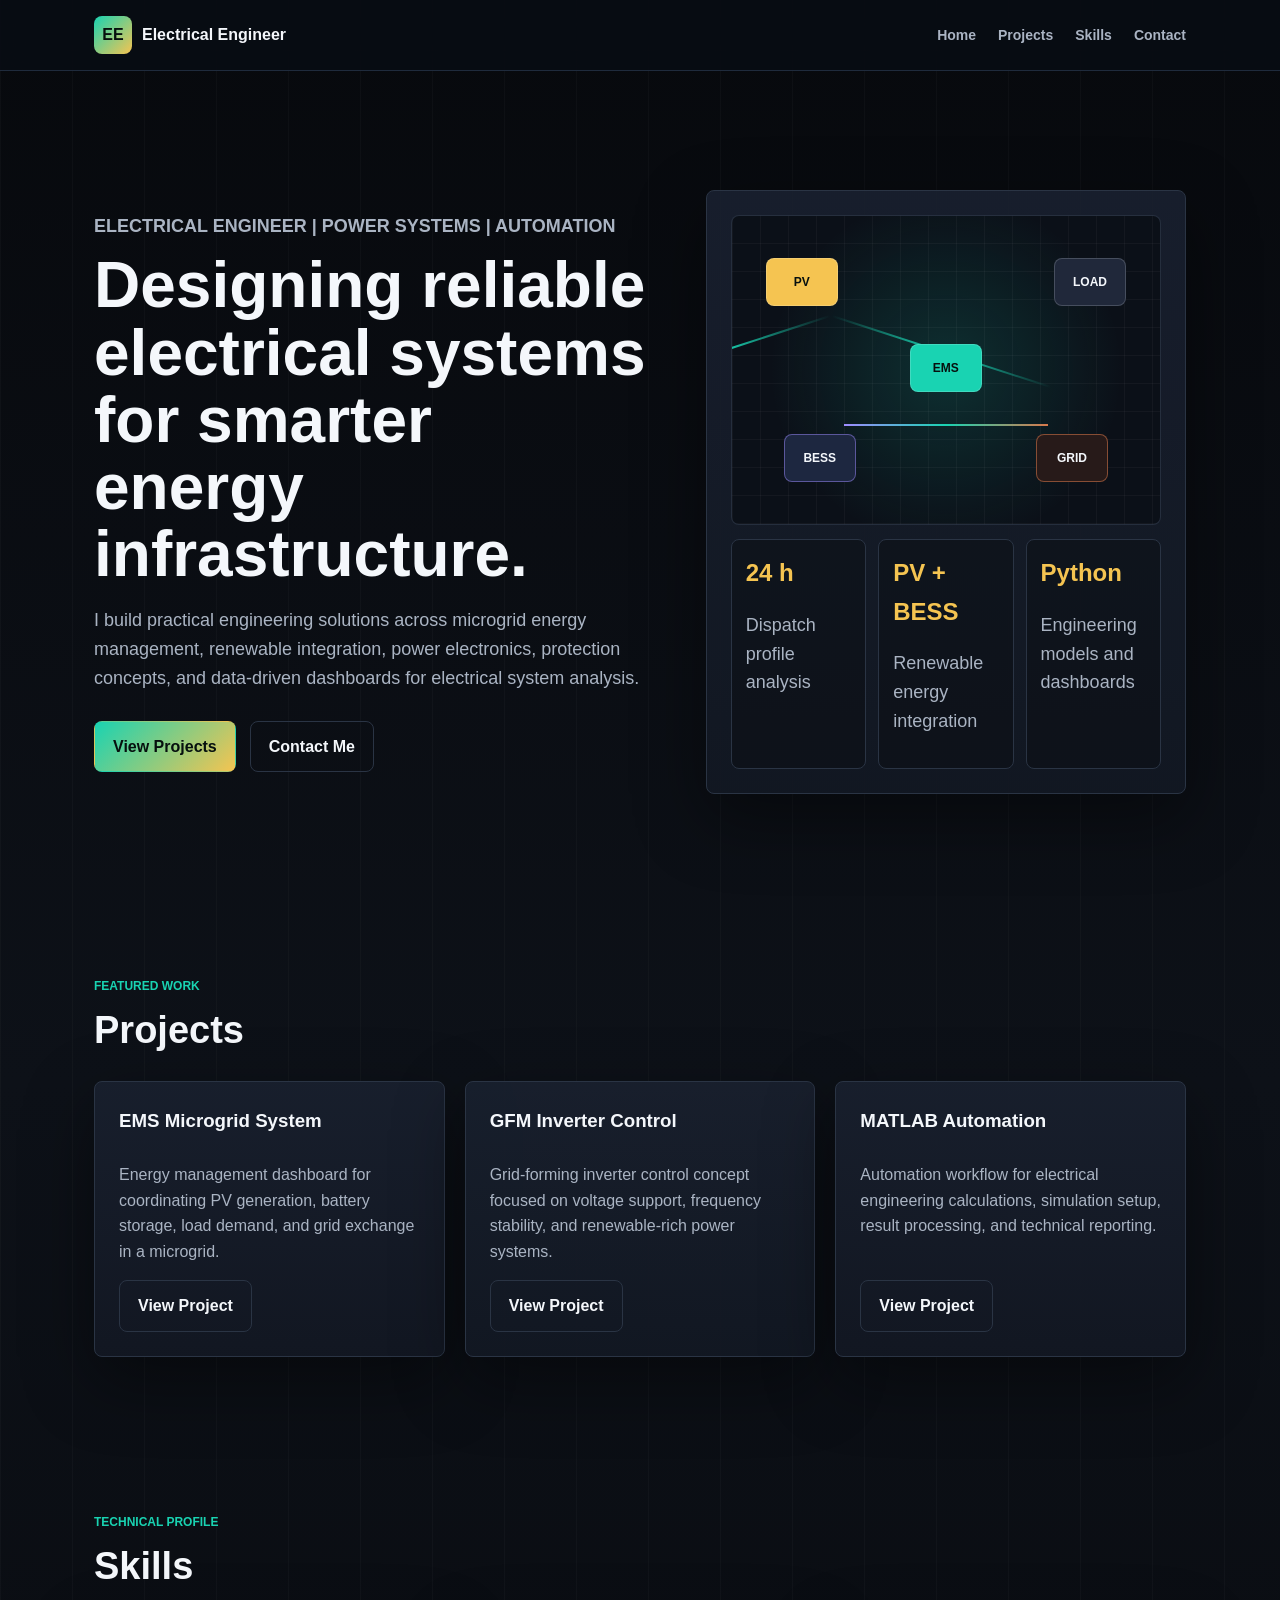
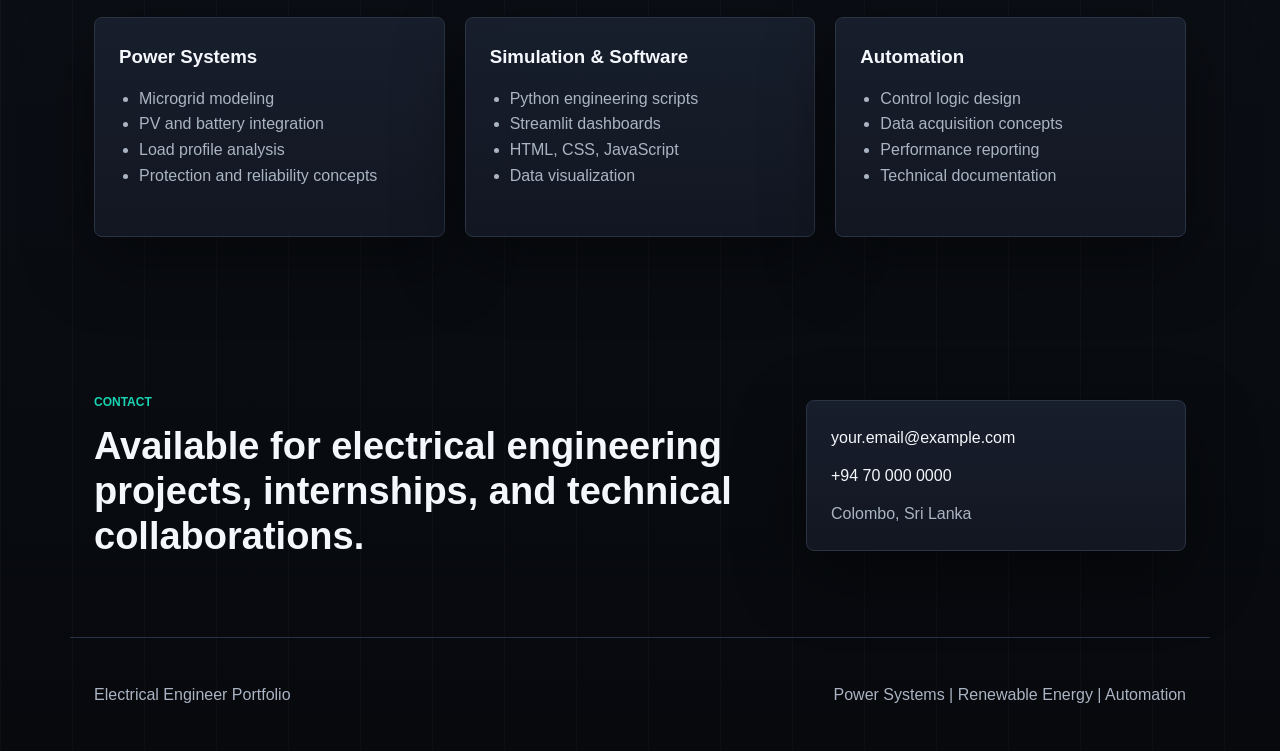
==== index.html @ 3c365343 "Initial portfolio upload" ====
<!DOCTYPE html>
<html lang="en">
<head>
  <meta charset="UTF-8">
  <meta name="viewport" content="width=device-width, initial-scale=1.0">
  <title>Electrical Engineer Portfolio</title>
  <link rel="stylesheet" href="style.css">
</head>
<body>
  <header class="site-header">
    <nav class="nav">
      <a class="brand" href="#home">
        <span class="brand-mark">EE</span>
        <span>Electrical Engineer</span>
      </a>
      <button class="nav-toggle" type="button" aria-label="Open navigation">
        <span></span>
        <span></span>
        <span></span>
      </button>
      <div class="nav-links">
        <a href="#home">Home</a>
        <a href="#projects">Projects</a>
        <a href="#skills">Skills</a>
        <a href="#contact">Contact</a>
      </div>
    </nav>
  </header>

  <main>
    <section class="hero" id="home">
      <div class="hero-content">
        <p class="eyebrow">Electrical Engineer | Power Systems | Automation</p>
        <h1>Designing reliable electrical systems for smarter energy infrastructure.</h1>
        <p>
          I build practical engineering solutions across microgrid energy
          management, renewable integration, power electronics, protection
          concepts, and data-driven dashboards for electrical system analysis.
        </p>
        <div class="hero-actions">
          <a class="button primary" href="#projects">View Projects</a>
          <a class="button secondary" href="#contact">Contact Me</a>
        </div>
      </div>

      <aside class="hero-visual" aria-label="Electrical engineering system overview">
        <div class="scope-grid">
          <span class="node node-source">PV</span>
          <span class="trace trace-a"></span>
          <span class="node node-control">EMS</span>
          <span class="trace trace-b"></span>
          <span class="node node-load">LOAD</span>
          <span class="node node-storage">BESS</span>
          <span class="trace trace-c"></span>
          <span class="node node-grid">GRID</span>
        </div>
        <div class="system-readout">
          <div>
            <span class="metric">24 h</span>
            <p>Dispatch profile analysis</p>
          </div>
          <div>
            <span class="metric">PV + BESS</span>
            <p>Renewable energy integration</p>
          </div>
          <div>
            <span class="metric">Python</span>
            <p>Engineering models and dashboards</p>
          </div>
        </div>
      </aside>
    </section>

    <section class="section" id="projects">
      <div class="section-heading">
        <p class="eyebrow">Featured Work</p>
        <h2>Projects</h2>
      </div>
      <div class="project-preview">
        <article class="card">
          <h3>EMS Microgrid System</h3>
          <p>
            Energy management dashboard for coordinating PV generation, battery
            storage, load demand, and grid exchange in a microgrid.
          </p>
          <a class="button secondary" href="microgrid-ems.html">View Project</a>
        </article>
        <article class="card">
          <h3>GFM Inverter Control</h3>
          <p>
            Grid-forming inverter control concept focused on voltage support,
            frequency stability, and renewable-rich power systems.
          </p>
          <a class="button secondary" href="gfm.html">View Project</a>
        </article>
        <article class="card">
          <h3>MATLAB Automation</h3>
          <p>
            Automation workflow for electrical engineering calculations,
            simulation setup, result processing, and technical reporting.
          </p>
          <a class="button secondary" href="matlab.html">View Project</a>
        </article>
      </div>
    </section>

    <section class="section" id="skills">
      <div class="section-heading">
        <p class="eyebrow">Technical Profile</p>
        <h2>Skills</h2>
      </div>
      <div class="skills-grid">
        <div class="skill-group">
          <h3>Power Systems</h3>
          <ul>
            <li>Microgrid modeling</li>
            <li>PV and battery integration</li>
            <li>Load profile analysis</li>
            <li>Protection and reliability concepts</li>
          </ul>
        </div>
        <div class="skill-group">
          <h3>Simulation & Software</h3>
          <ul>
            <li>Python engineering scripts</li>
            <li>Streamlit dashboards</li>
            <li>HTML, CSS, JavaScript</li>
            <li>Data visualization</li>
          </ul>
        </div>
        <div class="skill-group">
          <h3>Automation</h3>
          <ul>
            <li>Control logic design</li>
            <li>Data acquisition concepts</li>
            <li>Performance reporting</li>
            <li>Technical documentation</li>
          </ul>
        </div>
      </div>
    </section>

    <section class="section contact-section" id="contact">
      <div>
        <p class="eyebrow">Contact</p>
        <h2>Available for electrical engineering projects, internships, and technical collaborations.</h2>
      </div>
      <div class="contact-card">
        <a href="mailto:your.email@example.com">your.email@example.com</a>
        <a href="tel:+94700000000">+94 70 000 0000</a>
        <span>Colombo, Sri Lanka</span>
      </div>
    </section>
  </main>

  <footer class="footer">
    <p>Electrical Engineer Portfolio</p>
    <p>Power Systems | Renewable Energy | Automation</p>
  </footer>

  <script src="script.js"></script>
</body>
</html>
---- style.css ----
:root {
  --bg: #07090d;
  --bg-soft: #0d1118;
  --panel: #121722;
  --panel-strong: #181f2d;
  --text: #f4f7fb;
  --muted: #aab4c3;
  --line: #2a3444;
  --accent: #19d3b2;
  --accent-strong: #10b99b;
  --amber: #f5c451;
  --copper: #d8794c;
  --violet: #9f8cff;
  --shadow: 0 24px 70px rgba(0, 0, 0, 0.42);
}

* {
  box-sizing: border-box;
}

html {
  scroll-behavior: smooth;
}

body {
  margin: 0;
  font-family: Inter, "Segoe UI", Arial, Helvetica, sans-serif;
  color: var(--text);
  background:
    linear-gradient(90deg, rgba(255, 255, 255, 0.025) 1px, transparent 1px),
    linear-gradient(180deg, #07090d 0%, #0d1118 46%, #07090d 100%);
  background-size: 72px 72px, auto;
  line-height: 1.6;
}

a {
  color: inherit;
}

.site-header {
  position: sticky;
  top: 0;
  z-index: 10;
  background: rgba(8, 13, 20, 0.88);
  border-bottom: 1px solid rgba(38, 52, 73, 0.8);
  backdrop-filter: blur(18px);
}

.nav {
  max-width: 1140px;
  margin: 0 auto;
  padding: 16px 24px;
  display: flex;
  align-items: center;
  justify-content: space-between;
  gap: 24px;
}

.brand {
  display: inline-flex;
  align-items: center;
  gap: 10px;
  font-weight: 800;
  text-decoration: none;
  letter-spacing: 0;
}

.brand-mark {
  display: grid;
  place-items: center;
  width: 38px;
  height: 38px;
  border-radius: 8px;
  color: #07100e;
  background: linear-gradient(135deg, var(--accent), var(--amber));
}

.nav-links {
  display: flex;
  align-items: center;
  gap: 22px;
}

.nav-links a {
  color: var(--muted);
  text-decoration: none;
  font-weight: 700;
  font-size: 14px;
}

.nav-links a:hover,
.nav-links a.active {
  color: var(--accent);
}

.nav-toggle {
  display: none;
  width: 42px;
  height: 42px;
  padding: 9px;
  border: 1px solid var(--line);
  border-radius: 8px;
  background: var(--panel);
  cursor: pointer;
}

.nav-toggle span {
  display: block;
  height: 2px;
  margin: 5px 0;
  background: var(--text);
}

.hero,
.page-hero,
.section,
.footer {
  max-width: 1140px;
  margin: 0 auto;
  padding-left: 24px;
  padding-right: 24px;
}

.hero {
  min-height: calc(100vh - 72px);
  display: grid;
  grid-template-columns: minmax(0, 1.08fr) minmax(340px, 0.92fr);
  align-items: center;
  gap: 48px;
  padding-top: 72px;
  padding-bottom: 58px;
}

.hero h1,
.page-hero h1 {
  max-width: 820px;
  margin: 0;
  font-size: clamp(42px, 5vw, 68px);
  line-height: 1.05;
  letter-spacing: 0;
}

.hero p,
.page-hero p {
  max-width: 680px;
  color: var(--muted);
  font-size: 18px;
}

.eyebrow,
.tag {
  margin: 0 0 12px;
  color: var(--accent);
  font-size: 12px;
  font-weight: 800;
  letter-spacing: 0;
  text-transform: uppercase;
}

.hero-actions {
  display: flex;
  flex-wrap: wrap;
  gap: 14px;
  margin-top: 28px;
}

.button {
  display: inline-flex;
  align-items: center;
  justify-content: center;
  min-height: 46px;
  padding: 12px 18px;
  border: 1px solid transparent;
  border-radius: 8px;
  font-weight: 800;
  text-decoration: none;
  cursor: pointer;
}

.button.primary {
  color: #06100e;
  background: linear-gradient(135deg, var(--accent), var(--amber));
}

.button.primary:hover {
  filter: brightness(1.06);
}

.button.secondary {
  color: var(--text);
  background: transparent;
  border-color: var(--line);
}

.hero-visual,
.status-panel,
.card,
.skill-group,
.contact-card,
.project-card {
  background: linear-gradient(180deg, rgba(24, 31, 45, 0.96), rgba(18, 23, 34, 0.96));
  border: 1px solid var(--line);
  border-radius: 8px;
  box-shadow: var(--shadow);
}

.hero-visual {
  padding: 24px;
}

.scope-grid {
  position: relative;
  min-height: 310px;
  border: 1px solid rgba(42, 52, 68, 0.84);
  border-radius: 8px;
  background:
    linear-gradient(90deg, rgba(255, 255, 255, 0.035) 1px, transparent 1px),
    linear-gradient(0deg, rgba(255, 255, 255, 0.035) 1px, transparent 1px),
    radial-gradient(circle at 50% 50%, rgba(25, 211, 178, 0.16), transparent 11rem),
    #0b1018;
  background-size: 28px 28px, 28px 28px, auto, auto;
  overflow: hidden;
}

.node {
  position: absolute;
  z-index: 2;
  display: grid;
  place-items: center;
  min-width: 72px;
  height: 48px;
  padding: 0 12px;
  border: 1px solid rgba(244, 247, 251, 0.18);
  border-radius: 8px;
  color: var(--text);
  background: #111722;
  font-size: 12px;
  font-weight: 900;
}

.node-source {
  top: 42px;
  left: 34px;
  color: #07100e;
  background: var(--amber);
}

.node-control {
  top: 128px;
  left: 50%;
  transform: translateX(-50%);
  color: #07100e;
  background: var(--accent);
}

.node-load {
  top: 42px;
  right: 34px;
  background: #20283a;
}

.node-storage {
  bottom: 42px;
  left: 52px;
  background: #1d2740;
  border-color: rgba(159, 140, 255, 0.48);
}

.node-grid {
  right: 52px;
  bottom: 42px;
  background: #271a19;
  border-color: rgba(216, 121, 76, 0.54);
}

.trace {
  position: absolute;
  z-index: 1;
  display: block;
  height: 2px;
  background: linear-gradient(90deg, transparent, var(--accent), transparent);
  transform-origin: left center;
}

.trace-a {
  top: 99px;
  left: 100px;
  width: 230px;
  transform: rotate(18deg);
}

.trace-b {
  top: 99px;
  right: 100px;
  width: 230px;
  transform: rotate(162deg);
}

.trace-c {
  left: 112px;
  right: 112px;
  bottom: 98px;
  background: linear-gradient(90deg, var(--violet), var(--accent), var(--copper));
}

.system-readout {
  display: grid;
  grid-template-columns: repeat(3, minmax(0, 1fr));
  gap: 12px;
  margin-top: 14px;
}

.system-readout div {
  padding: 14px;
  border: 1px solid var(--line);
  border-radius: 8px;
  background: rgba(7, 9, 13, 0.36);
}

.status-panel {
  padding: 26px;
  display: grid;
  gap: 18px;
}

.status-panel div {
  padding-bottom: 18px;
  border-bottom: 1px solid var(--line);
}

.status-panel div:last-child {
  padding-bottom: 0;
  border-bottom: 0;
}

.metric {
  display: block;
  margin-bottom: 6px;
  color: var(--amber);
  font-size: 24px;
  font-weight: 900;
}

.status-panel p {
  margin: 0;
  color: var(--muted);
}

.section {
  padding-top: 78px;
  padding-bottom: 78px;
}

.section-heading {
  margin-bottom: 28px;
}

.section-heading h2,
.contact-section h2 {
  margin: 0;
  font-size: clamp(28px, 3vw, 38px);
  line-height: 1.18;
}

.project-preview,
.skills-grid,
.projects-grid {
  display: grid;
  gap: 20px;
}

.project-preview {
  grid-template-columns: repeat(3, minmax(0, 1fr));
}

.skills-grid {
  grid-template-columns: repeat(3, minmax(0, 1fr));
}

.projects-grid {
  grid-template-columns: repeat(3, minmax(0, 1fr));
}

.card,
.skill-group,
.project-card {
  padding: 24px;
}

.card,
.skill-group {
  min-height: 220px;
}

.card {
  display: flex;
  flex-direction: column;
}

.card .button {
  align-self: flex-start;
  margin-top: auto;
}

.card h3,
.skill-group h3,
.project-card h2 {
  margin: 0 0 10px;
}

.card p,
.skill-group li,
.project-card p,
.project-list li,
.contact-card span,
.footer {
  color: var(--muted);
}

.text-link {
  display: inline-block;
  margin-top: 12px;
  color: var(--accent);
  font-weight: 800;
  text-decoration: none;
}

.skill-group ul,
.project-list {
  margin: 14px 0 0;
  padding-left: 20px;
}

.project-card {
  display: flex;
  flex-direction: column;
  min-height: 520px;
}

.project-list li + li {
  margin-top: 8px;
}

.project-card .button {
  width: 100%;
  margin-top: auto;
}

.project-detail {
  border-top: 1px solid rgba(42, 52, 68, 0.72);
}

.detail-layout {
  display: grid;
  grid-template-columns: minmax(0, 1.15fr) minmax(320px, 0.85fr);
  gap: 24px;
  align-items: start;
}

.detail-content {
  display: grid;
  grid-template-columns: repeat(2, minmax(0, 1fr));
  gap: 18px;
}

.detail-block,
.graph-panel {
  background: linear-gradient(180deg, rgba(24, 31, 45, 0.92), rgba(18, 23, 34, 0.92));
  border: 1px solid var(--line);
  border-radius: 8px;
  box-shadow: var(--shadow);
}

.detail-block {
  padding: 22px;
}

.detail-block h3 {
  margin: 0 0 10px;
}

.detail-block p,
.tool-list li,
.graph-placeholder p {
  color: var(--muted);
}

.tool-list {
  margin: 14px 0 0;
  padding-left: 20px;
}

.tool-list li + li {
  margin-top: 8px;
}

.graph-panel {
  display: grid;
  gap: 16px;
  padding: 18px;
}

.graph-placeholder {
  min-height: 210px;
  display: grid;
  place-items: center;
  align-content: center;
  gap: 8px;
  padding: 20px;
  border: 1px dashed rgba(170, 180, 195, 0.4);
  border-radius: 8px;
  background:
    linear-gradient(90deg, rgba(255, 255, 255, 0.04) 1px, transparent 1px),
    linear-gradient(0deg, rgba(255, 255, 255, 0.04) 1px, transparent 1px),
    rgba(7, 9, 13, 0.36);
  background-size: 24px 24px;
  text-align: center;
}

.graph-placeholder span {
  color: var(--accent);
  font-weight: 900;
}

.graph-placeholder p {
  margin: 0;
}

.page-hero {
  padding-top: 88px;
  padding-bottom: 34px;
}

.project-page-hero {
  padding-bottom: 58px;
}

.back-home-section {
  padding-top: 0;
}

.contact-section {
  display: grid;
  grid-template-columns: minmax(0, 1fr) 380px;
  gap: 28px;
  align-items: center;
}

.contact-card {
  display: grid;
  gap: 12px;
  padding: 24px;
}

.contact-card a {
  color: var(--text);
  text-decoration: none;
}

.contact-card a:hover {
  color: var(--accent);
}

.footer {
  display: flex;
  justify-content: space-between;
  gap: 20px;
  padding-top: 28px;
  padding-bottom: 28px;
  border-top: 1px solid var(--line);
}

@media (max-width: 900px) {
  .hero,
  .contact-section,
  .project-preview,
  .detail-layout,
  .skills-grid,
  .projects-grid {
    grid-template-columns: 1fr;
  }

  .hero {
    min-height: auto;
  }

  .system-readout {
    grid-template-columns: 1fr;
  }

  .detail-content {
    grid-template-columns: 1fr;
  }
}

@media (max-width: 720px) {
  .nav {
    align-items: flex-start;
  }

  .nav-toggle {
    display: block;
  }

  .nav-links {
    position: absolute;
    top: 72px;
    left: 24px;
    right: 24px;
    display: none;
    flex-direction: column;
    align-items: flex-start;
    padding: 18px;
    background: var(--panel);
    border: 1px solid var(--line);
    border-radius: 8px;
  }

  .nav-links.open {
    display: flex;
  }

  .hero,
  .page-hero,
  .section {
    padding-top: 48px;
    padding-bottom: 48px;
  }

  .scope-grid {
    min-height: 260px;
  }

  .node {
    min-width: 64px;
    height: 42px;
    font-size: 11px;
  }

  .trace-a,
  .trace-b {
    width: 150px;
  }

  .footer {
    flex-direction: column;
  }
}
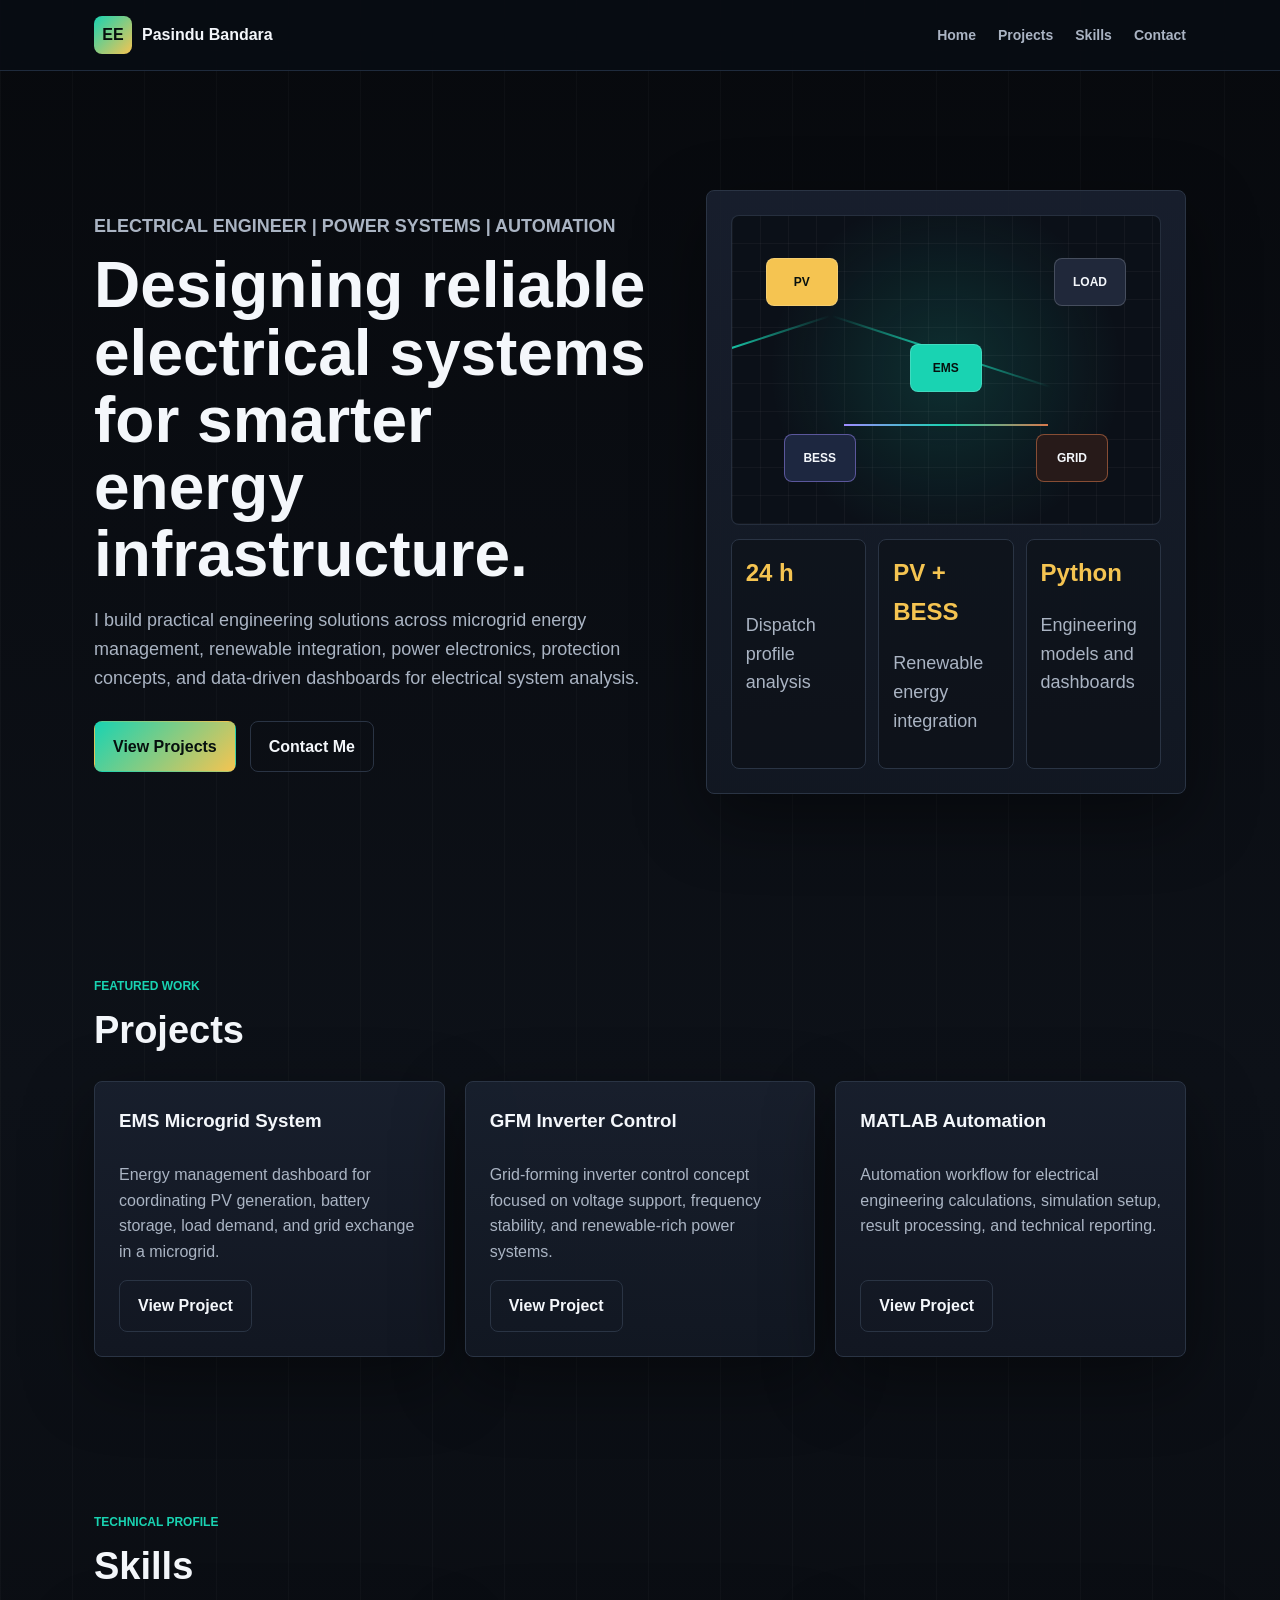
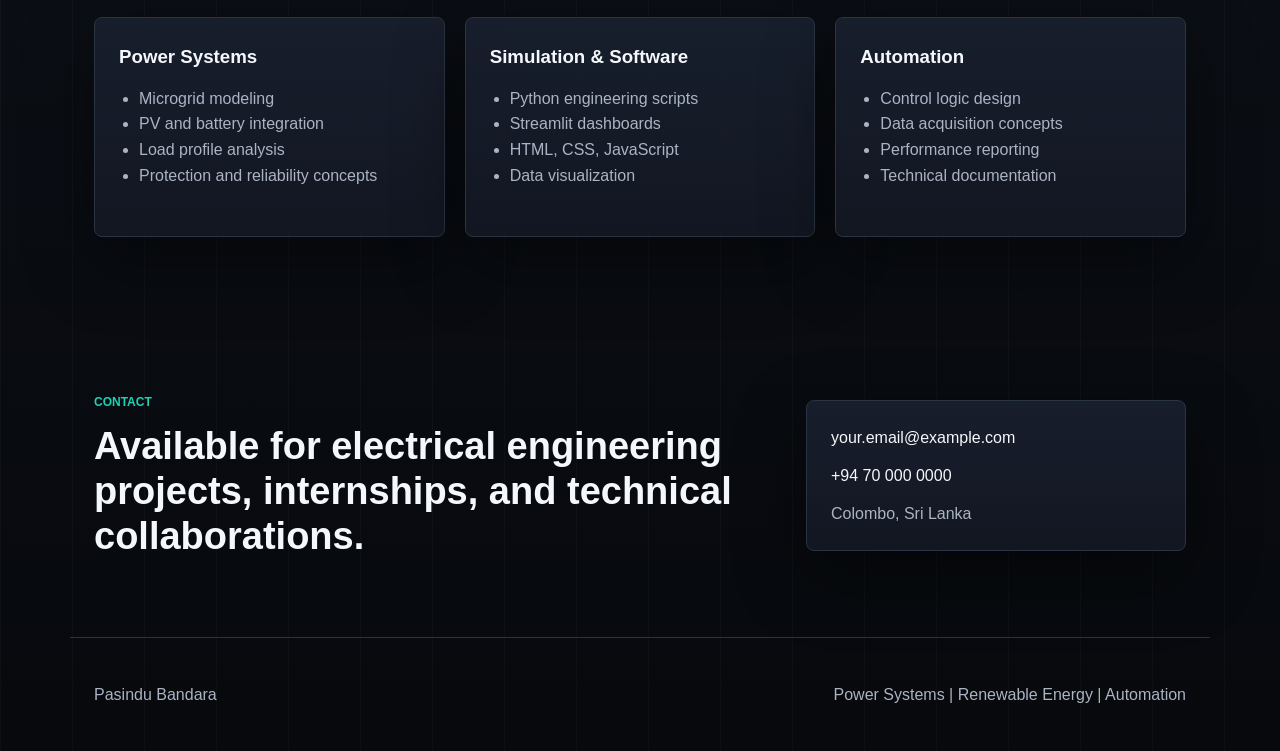
==== commit 31b95f5f: "Added full GFM simulation results" ====
--- a/index.html
+++ b/index.html
@@ -3,7 +3,7 @@
 <head>
   <meta charset="UTF-8">
   <meta name="viewport" content="width=device-width, initial-scale=1.0">
-  <title>Electrical Engineer Portfolio</title>
+  <title>Pasindu Bandara | Electrical Engineer Portfolio</title>
   <link rel="stylesheet" href="style.css">
 </head>
 <body>
@@ -11,7 +11,7 @@
     <nav class="nav">
       <a class="brand" href="#home">
         <span class="brand-mark">EE</span>
-        <span>Electrical Engineer</span>
+        <span>Pasindu Bandara</span>
       </a>
       <button class="nav-toggle" type="button" aria-label="Open navigation">
         <span></span>
@@ -154,7 +154,7 @@
   </main>
 
   <footer class="footer">
-    <p>Electrical Engineer Portfolio</p>
+    <p>Pasindu Bandara</p>
     <p>Power Systems | Renewable Energy | Automation</p>
   </footer>
 
--- a/style.css
+++ b/style.css
@@ -526,6 +526,51 @@
   margin: 0;
 }
 
+.project-detail-grid {
+  grid-template-columns: repeat(2, minmax(0, 1fr));
+}
+
+.simulation-results {
+  border-top: 1px solid rgba(42, 52, 68, 0.72);
+}
+
+.plots-grid {
+  display: grid;
+  grid-template-columns: repeat(2, minmax(0, 1fr));
+  gap: 22px;
+}
+
+.plot-container {
+  margin-top: 20px;
+  padding: 22px;
+  background: linear-gradient(180deg, rgba(24, 31, 45, 0.92), rgba(18, 23, 34, 0.92));
+  border: 1px solid var(--line);
+  border-radius: 8px;
+  box-shadow: var(--shadow);
+}
+
+.plot-container h3 {
+  margin: 0 0 14px;
+}
+
+.plot-img {
+  display: block;
+  width: 100%;
+  max-width: 700px;
+  margin: 10px auto 10px auto;
+  object-fit: contain;
+  border: 1px solid rgba(170, 180, 195, 0.22);
+  border-radius: 8px;
+  background: rgba(7, 9, 13, 0.44);
+}
+
+.caption {
+  text-align: center;
+  font-size: 0.9rem;
+  color: #aaa;
+  margin: 0 0 30px;
+}
+
 .page-hero {
   padding-top: 88px;
   padding-bottom: 34px;
@@ -575,6 +620,7 @@
   .contact-section,
   .project-preview,
   .detail-layout,
+  .plots-grid,
   .skills-grid,
   .projects-grid {
     grid-template-columns: 1fr;
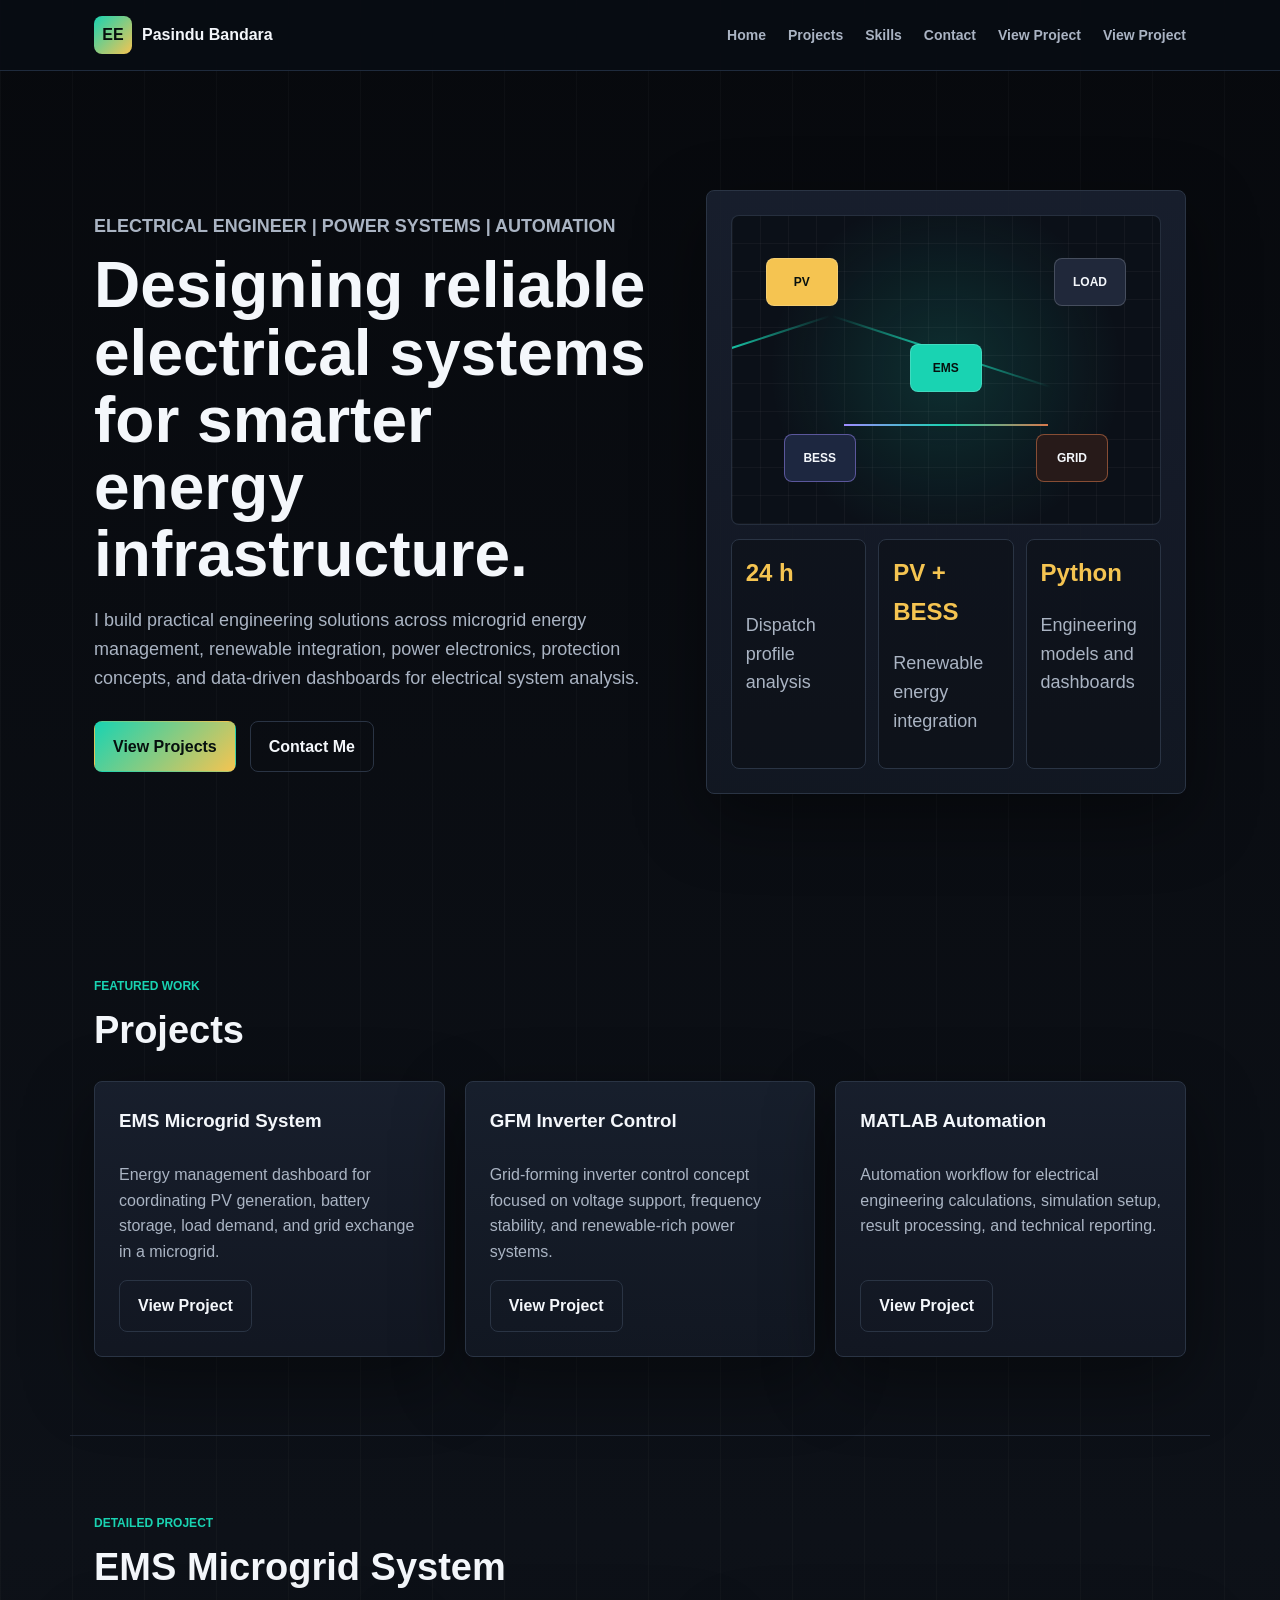
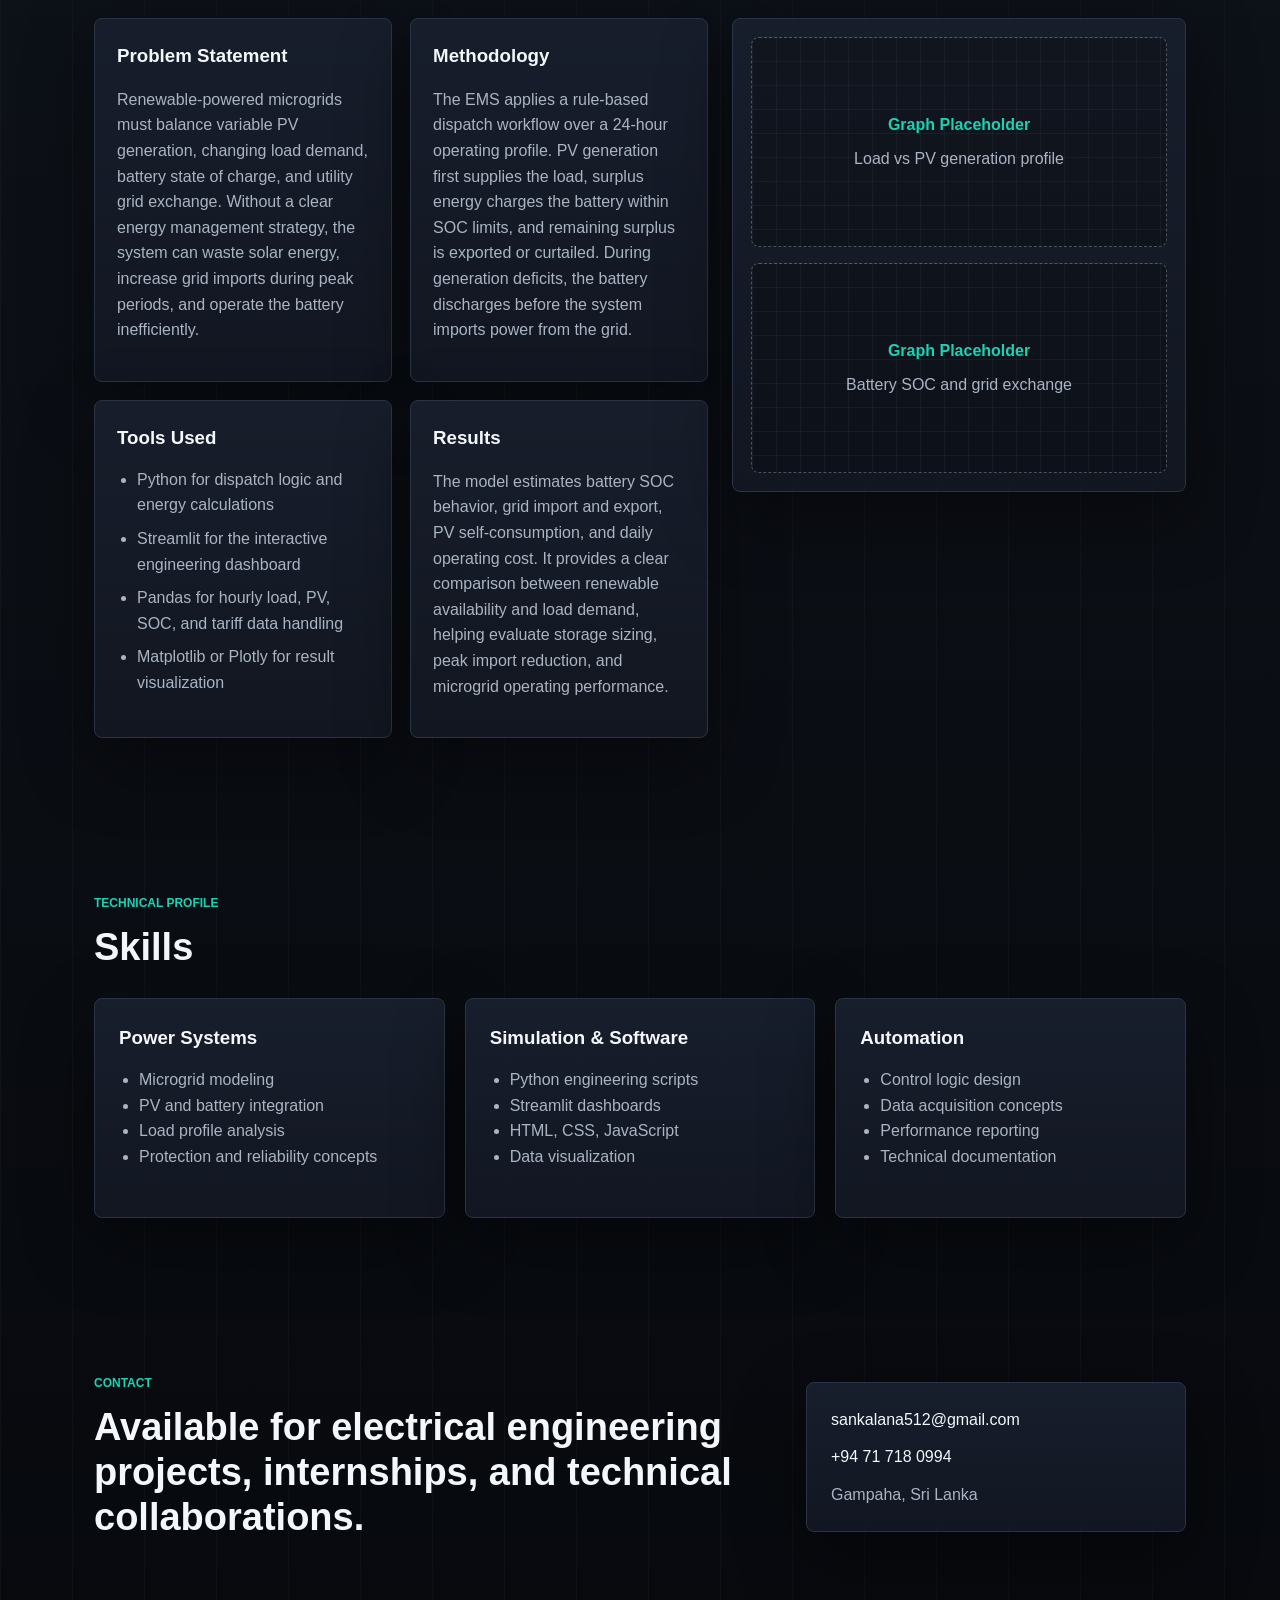
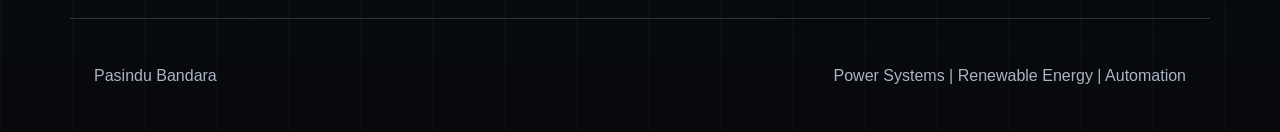
==== commit 843a6f06: "Updated contact section" ====
--- a/index.html
+++ b/index.html
@@ -23,6 +23,8 @@
         <a href="#projects">Projects</a>
         <a href="#skills">Skills</a>
         <a href="#contact">Contact</a>
+        <a href="ems.html">View Project</a>
+        <a href="gfm.html" class="btn">View Project</a>
       </div>
     </nav>
   </header>
@@ -83,7 +85,7 @@
             Energy management dashboard for coordinating PV generation, battery
             storage, load demand, and grid exchange in a microgrid.
           </p>
-          <a class="button secondary" href="microgrid-ems.html">View Project</a>
+          <a class="button secondary" href="projects.html">View Project</a>
         </article>
         <article class="card">
           <h3>GFM Inverter Control</h3>
@@ -91,7 +93,7 @@
             Grid-forming inverter control concept focused on voltage support,
             frequency stability, and renewable-rich power systems.
           </p>
-          <a class="button secondary" href="gfm.html">View Project</a>
+          <a class="button secondary" href="projects.html">View Project</a>
         </article>
         <article class="card">
           <h3>MATLAB Automation</h3>
@@ -99,8 +101,73 @@
             Automation workflow for electrical engineering calculations,
             simulation setup, result processing, and technical reporting.
           </p>
-          <a class="button secondary" href="matlab.html">View Project</a>
+          <a class="button secondary" href="projects.html">View Project</a>
         </article>
+      </div>
+    </section>
+
+    <section class="section project-detail" id="ems-microgrid">
+      <div class="section-heading">
+        <p class="eyebrow">Detailed Project</p>
+        <h2>EMS Microgrid System</h2>
+      </div>
+
+      <div class="detail-layout">
+        <div class="detail-content">
+          <article class="detail-block">
+            <h3>Problem Statement</h3>
+            <p>
+              Renewable-powered microgrids must balance variable PV generation,
+              changing load demand, battery state of charge, and utility grid
+              exchange. Without a clear energy management strategy, the system
+              can waste solar energy, increase grid imports during peak periods,
+              and operate the battery inefficiently.
+            </p>
+          </article>
+
+          <article class="detail-block">
+            <h3>Methodology</h3>
+            <p>
+              The EMS applies a rule-based dispatch workflow over a 24-hour
+              operating profile. PV generation first supplies the load, surplus
+              energy charges the battery within SOC limits, and remaining
+              surplus is exported or curtailed. During generation deficits, the
+              battery discharges before the system imports power from the grid.
+            </p>
+          </article>
+
+          <article class="detail-block">
+            <h3>Tools Used</h3>
+            <ul class="tool-list">
+              <li>Python for dispatch logic and energy calculations</li>
+              <li>Streamlit for the interactive engineering dashboard</li>
+              <li>Pandas for hourly load, PV, SOC, and tariff data handling</li>
+              <li>Matplotlib or Plotly for result visualization</li>
+            </ul>
+          </article>
+
+          <article class="detail-block">
+            <h3>Results</h3>
+            <p>
+              The model estimates battery SOC behavior, grid import and export,
+              PV self-consumption, and daily operating cost. It provides a clear
+              comparison between renewable availability and load demand, helping
+              evaluate storage sizing, peak import reduction, and microgrid
+              operating performance.
+            </p>
+          </article>
+        </div>
+
+        <aside class="graph-panel" aria-label="Graph placeholders">
+          <div class="graph-placeholder">
+            <span>Graph Placeholder</span>
+            <p>Load vs PV generation profile</p>
+          </div>
+          <div class="graph-placeholder">
+            <span>Graph Placeholder</span>
+            <p>Battery SOC and grid exchange</p>
+          </div>
+        </aside>
       </div>
     </section>
 
@@ -146,9 +213,9 @@
         <h2>Available for electrical engineering projects, internships, and technical collaborations.</h2>
       </div>
       <div class="contact-card">
-        <a href="mailto:your.email@example.com">your.email@example.com</a>
-        <a href="tel:+94700000000">+94 70 000 0000</a>
-        <span>Colombo, Sri Lanka</span>
+        <a href="mailto:sankalana512@gmail.com">sankalana512@gmail.com</a>
+        <a href="tel:+94717180994">+94 71 718 0994</a>
+        <span>Gampaha, Sri Lanka</span>
       </div>
     </section>
   </main>
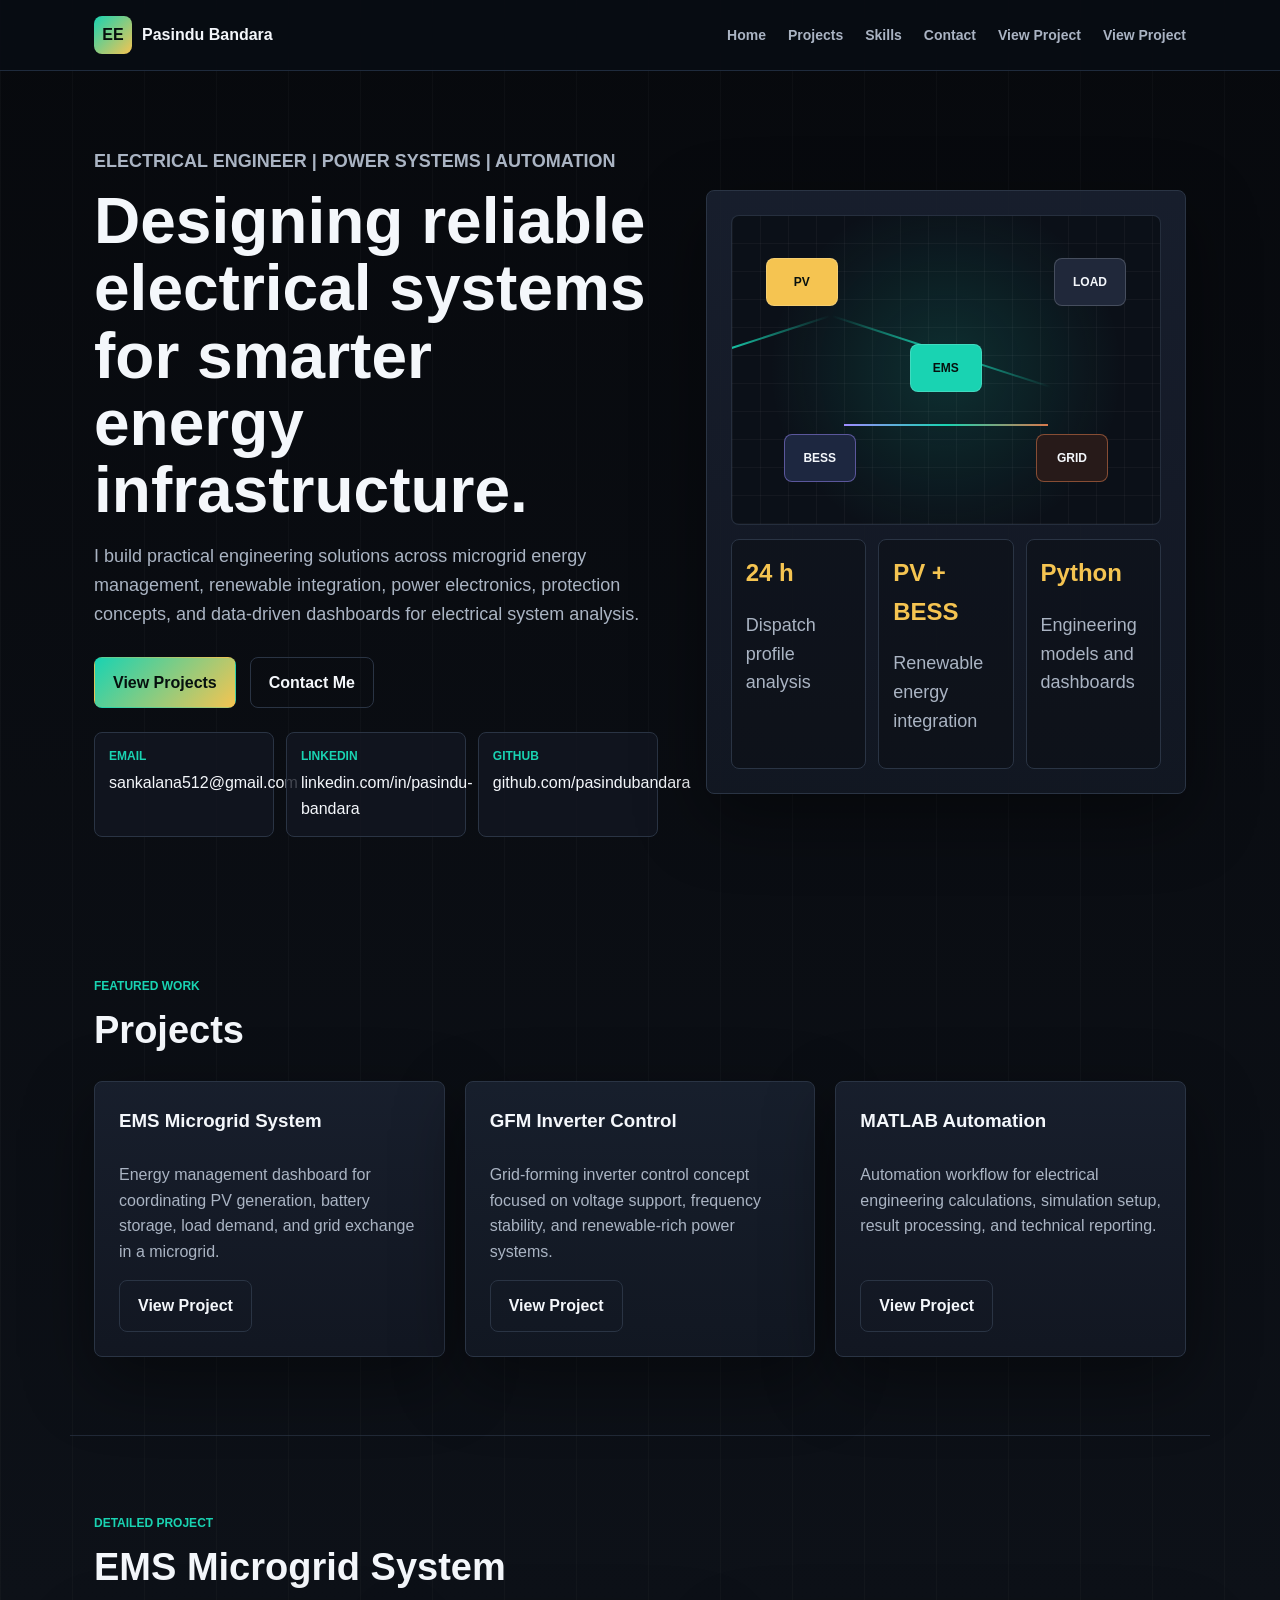
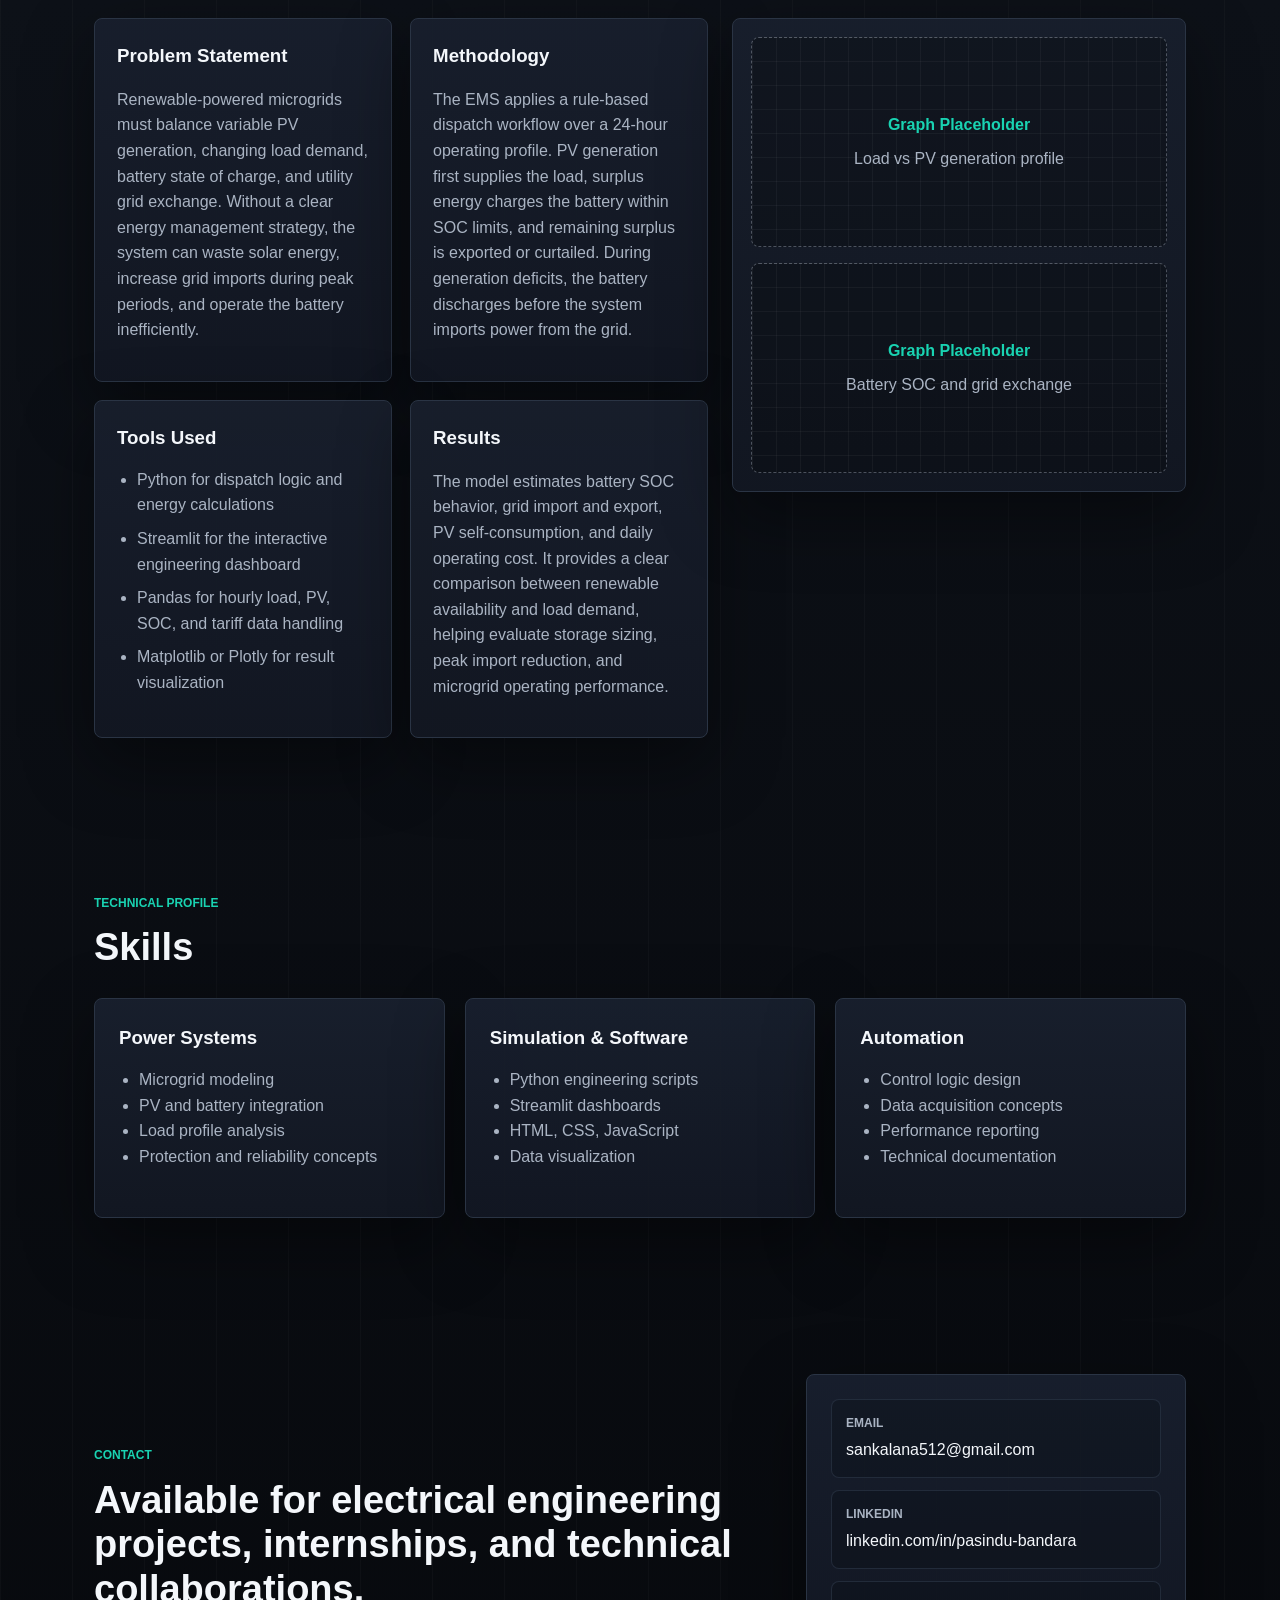
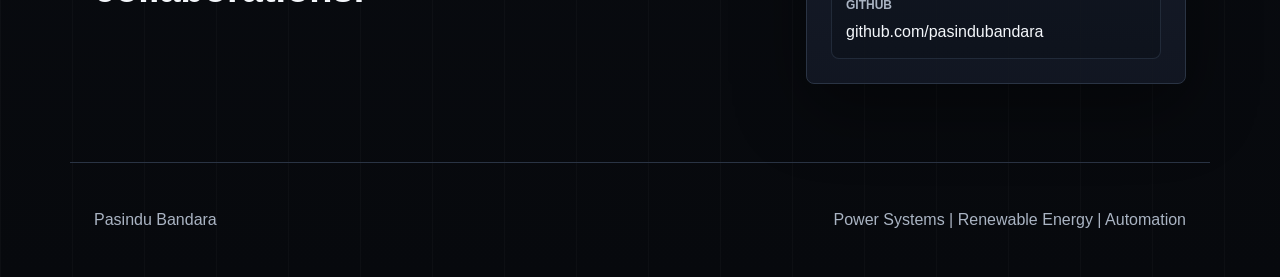
==== commit b5bb695b: "Updated contact section again" ====
--- a/index.html
+++ b/index.html
@@ -43,6 +43,20 @@
           <a class="button primary" href="#projects">View Projects</a>
           <a class="button secondary" href="#contact">Contact Me</a>
         </div>
+        <div class="quick-contact" aria-label="Quick contact links">
+          <a href="mailto:sankalana512@gmail.com">
+            <span>Email</span>
+            sankalana512@gmail.com
+          </a>
+          <a href="https://www.linkedin.com/in/pasindu-bandara" target="_blank" rel="noopener">
+            <span>LinkedIn</span>
+            linkedin.com/in/pasindu-bandara
+          </a>
+          <a href="https://github.com/pasindubandara" target="_blank" rel="noopener">
+            <span>GitHub</span>
+            github.com/pasindubandara
+          </a>
+        </div>
       </div>
 
       <aside class="hero-visual" aria-label="Electrical engineering system overview">
@@ -213,9 +227,18 @@
         <h2>Available for electrical engineering projects, internships, and technical collaborations.</h2>
       </div>
       <div class="contact-card">
-        <a href="mailto:sankalana512@gmail.com">sankalana512@gmail.com</a>
-        <a href="tel:+94717180994">+94 71 718 0994</a>
-        <span>Gampaha, Sri Lanka</span>
+        <a href="mailto:sankalana512@gmail.com">
+          <span class="contact-label">Email</span>
+          sankalana512@gmail.com
+        </a>
+        <a href="https://www.linkedin.com/in/pasindu-bandara" target="_blank" rel="noopener">
+          <span class="contact-label">LinkedIn</span>
+          linkedin.com/in/pasindu-bandara
+        </a>
+        <a href="https://github.com/pasindubandara" target="_blank" rel="noopener">
+          <span class="contact-label">GitHub</span>
+          github.com/pasindubandara
+        </a>
       </div>
     </section>
   </main>
--- a/style.css
+++ b/style.css
@@ -164,6 +164,37 @@
   margin-top: 28px;
 }
 
+.quick-contact {
+  display: grid;
+  grid-template-columns: repeat(3, minmax(0, 1fr));
+  gap: 12px;
+  margin-top: 24px;
+}
+
+.quick-contact a {
+  min-width: 0;
+  padding: 14px;
+  color: var(--text);
+  text-decoration: none;
+  background: rgba(18, 23, 34, 0.78);
+  border: 1px solid var(--line);
+  border-radius: 8px;
+}
+
+.quick-contact a:hover {
+  border-color: var(--accent);
+}
+
+.quick-contact span,
+.contact-label {
+  display: block;
+  margin-bottom: 4px;
+  color: var(--accent);
+  font-size: 12px;
+  font-weight: 900;
+  text-transform: uppercase;
+}
+
 .button {
   display: inline-flex;
   align-items: center;
@@ -598,12 +629,17 @@
 }
 
 .contact-card a {
+  padding: 14px;
   color: var(--text);
   text-decoration: none;
+  border: 1px solid rgba(42, 52, 68, 0.72);
+  border-radius: 8px;
+  background: rgba(7, 9, 13, 0.24);
 }
 
 .contact-card a:hover {
   color: var(--accent);
+  border-color: var(--accent);
 }
 
 .footer {
@@ -631,6 +667,10 @@
   }
 
   .system-readout {
+    grid-template-columns: 1fr;
+  }
+
+  .quick-contact {
     grid-template-columns: 1fr;
   }
 
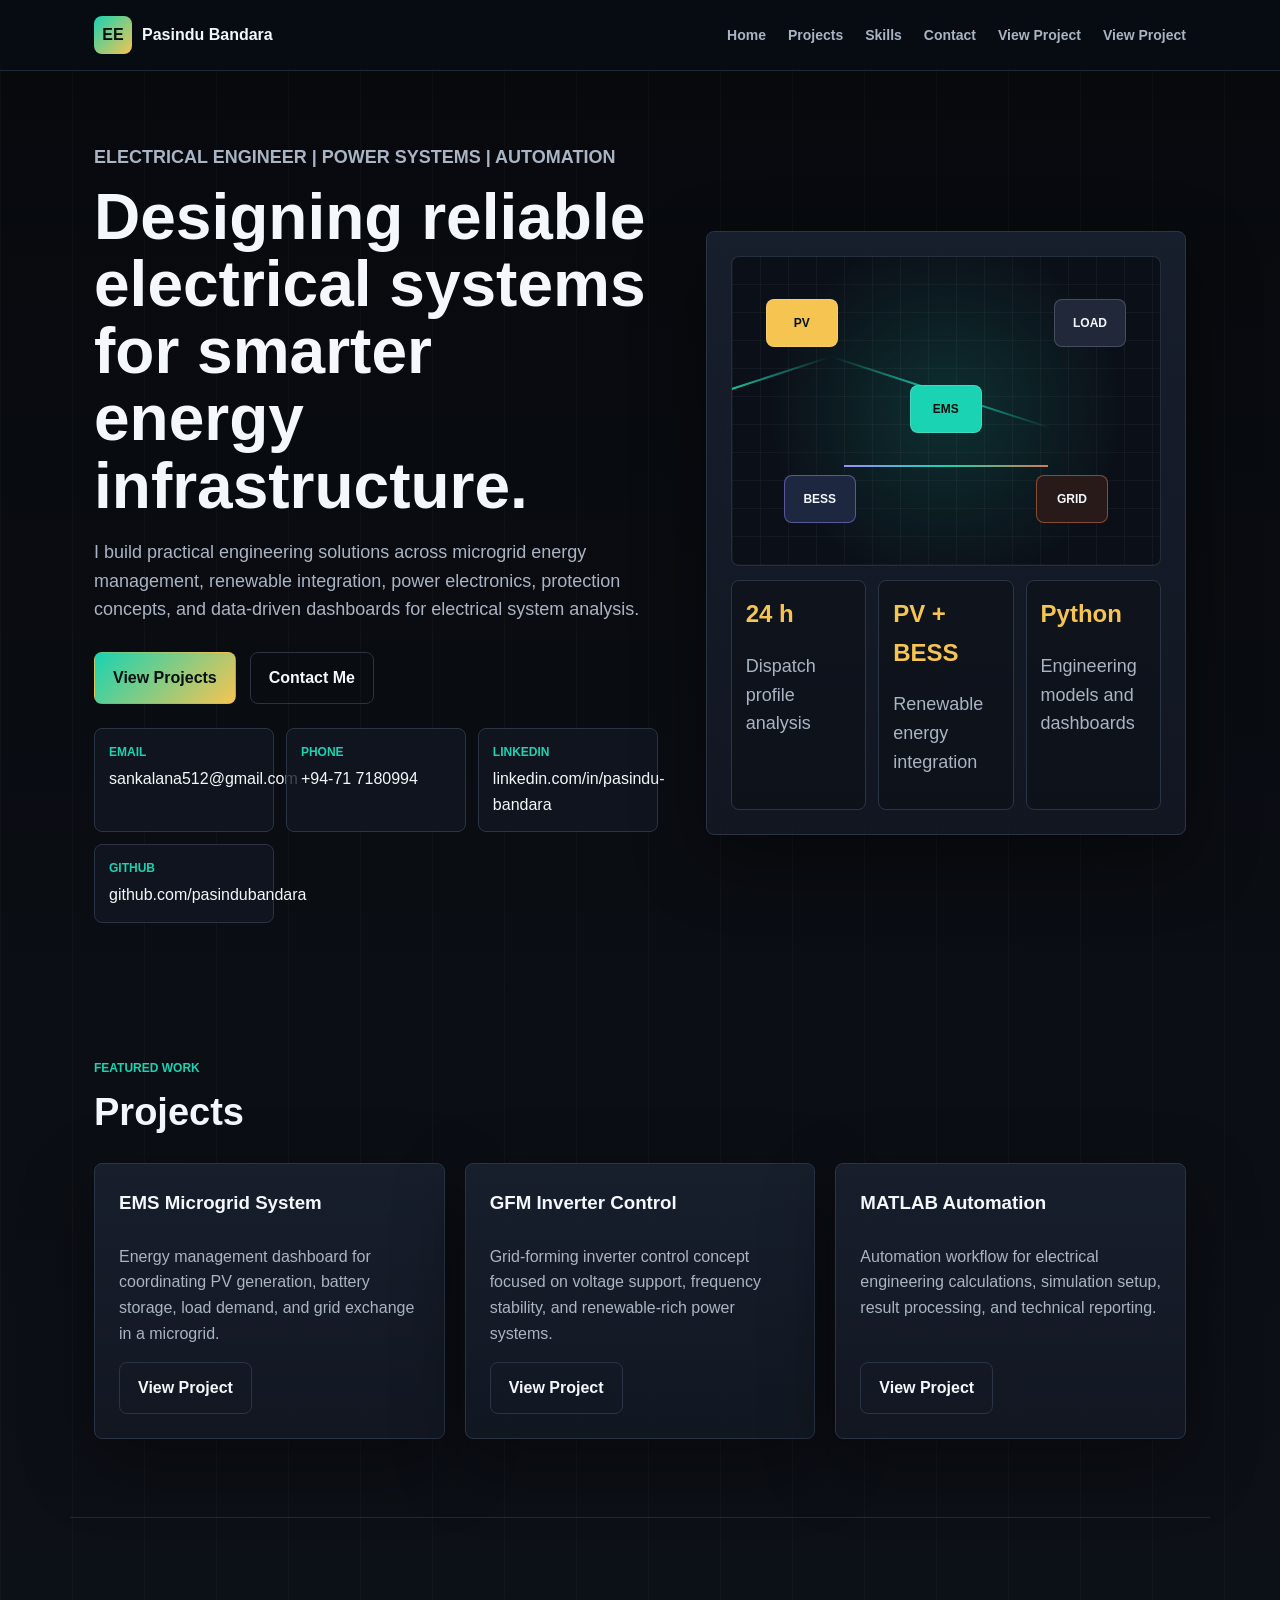
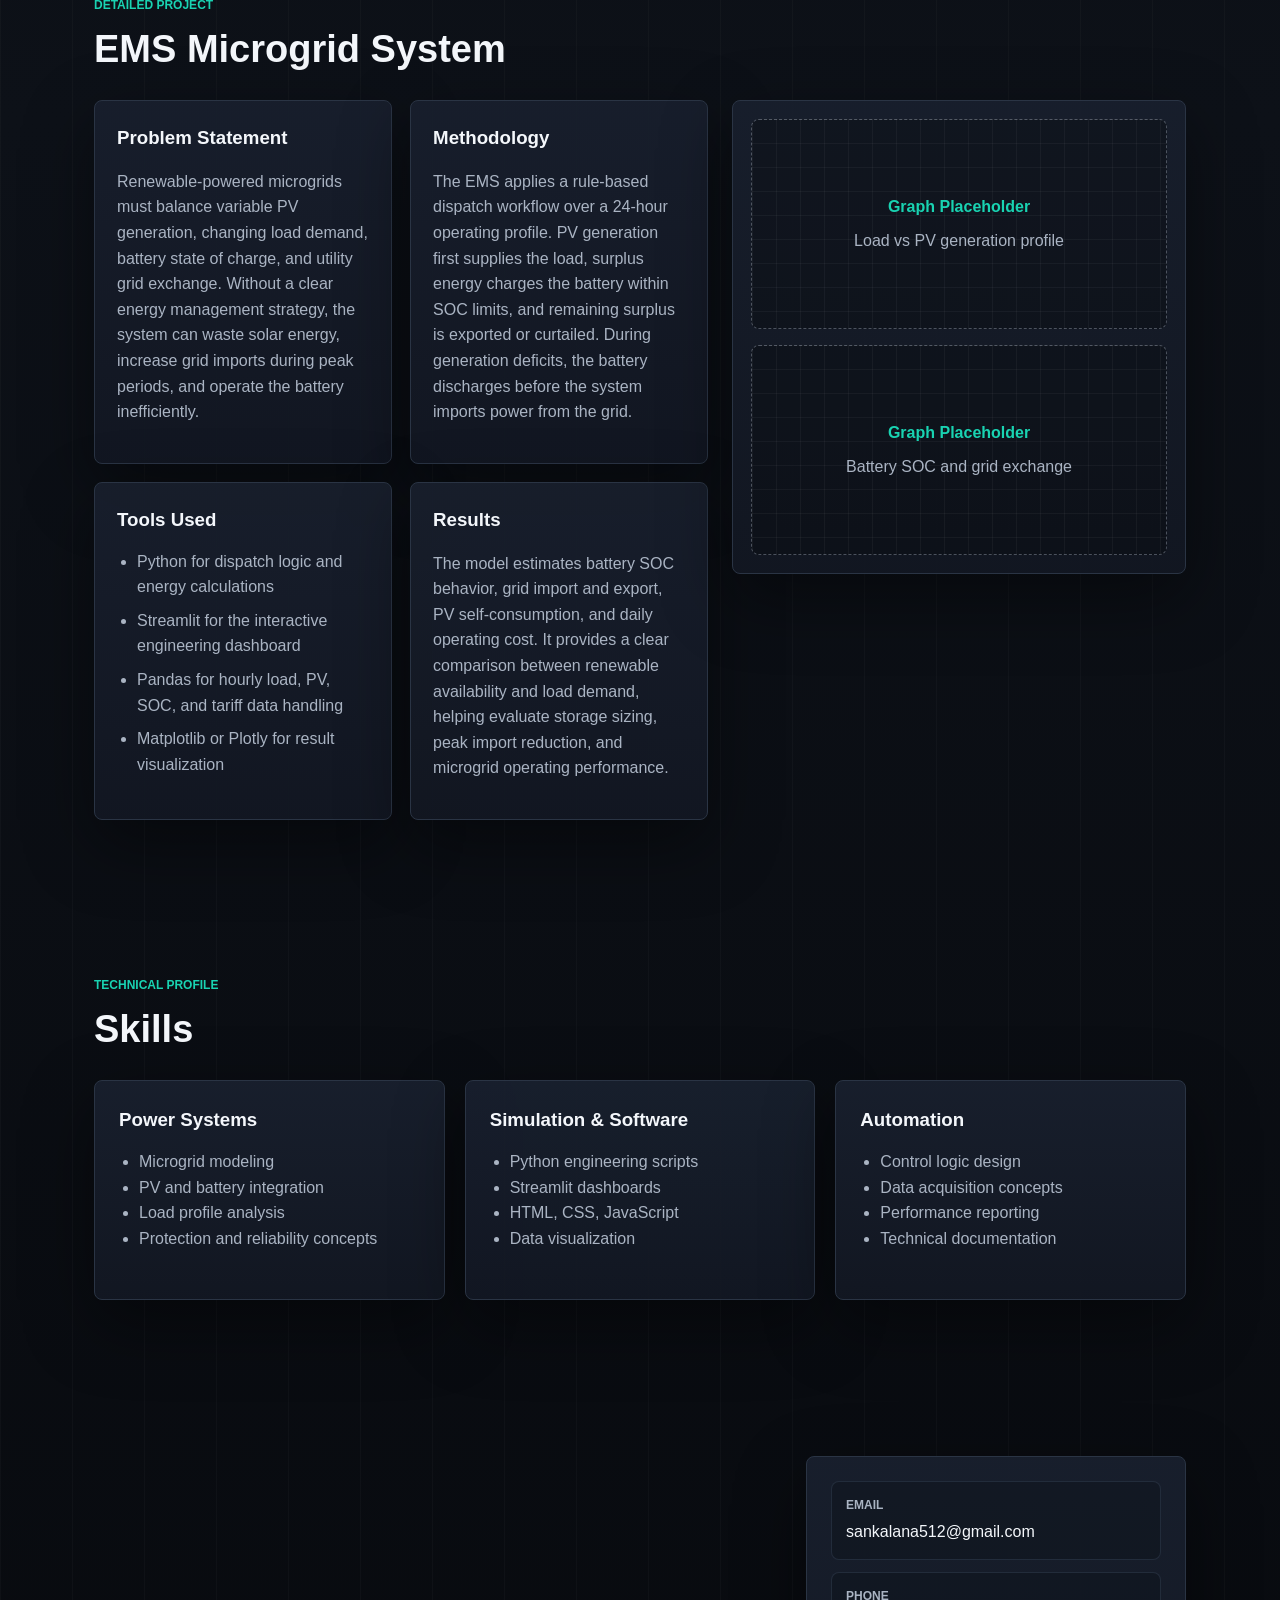
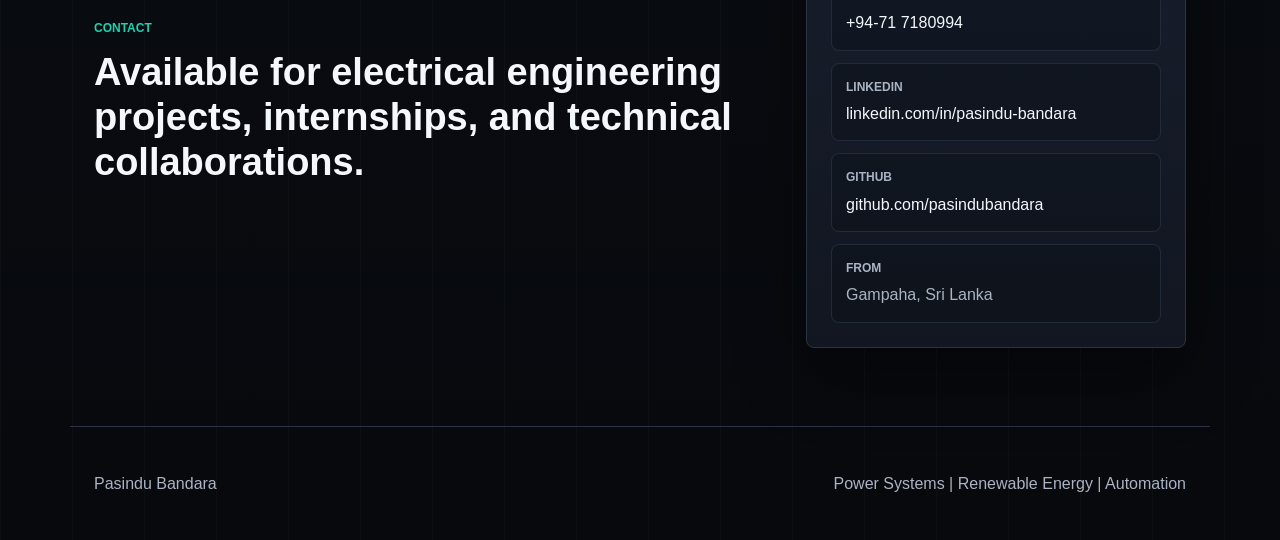
==== commit b17134a6: "Updated contact0 section, linkedIN, gmail" ====
--- a/index.html
+++ b/index.html
@@ -48,6 +48,10 @@
             <span>Email</span>
             sankalana512@gmail.com
           </a>
+          <a href="tel:+94717180994">
+            <span>Phone</span>
+            +94-71 7180994
+          </a>
           <a href="https://www.linkedin.com/in/pasindu-bandara" target="_blank" rel="noopener">
             <span>LinkedIn</span>
             linkedin.com/in/pasindu-bandara
@@ -231,6 +235,10 @@
           <span class="contact-label">Email</span>
           sankalana512@gmail.com
         </a>
+        <a href="tel:+94717180994">
+          <span class="contact-label">Phone</span>
+          +94-71 7180994
+        </a>
         <a href="https://www.linkedin.com/in/pasindu-bandara" target="_blank" rel="noopener">
           <span class="contact-label">LinkedIn</span>
           linkedin.com/in/pasindu-bandara
@@ -239,6 +247,10 @@
           <span class="contact-label">GitHub</span>
           github.com/pasindubandara
         </a>
+        <span class="contact-location">
+          <span class="contact-label">From</span>
+          Gampaha, Sri Lanka
+        </span>
       </div>
     </section>
   </main>
--- a/style.css
+++ b/style.css
@@ -628,7 +628,8 @@
   padding: 24px;
 }
 
-.contact-card a {
+.contact-card a,
+.contact-location {
   padding: 14px;
   color: var(--text);
   text-decoration: none;
